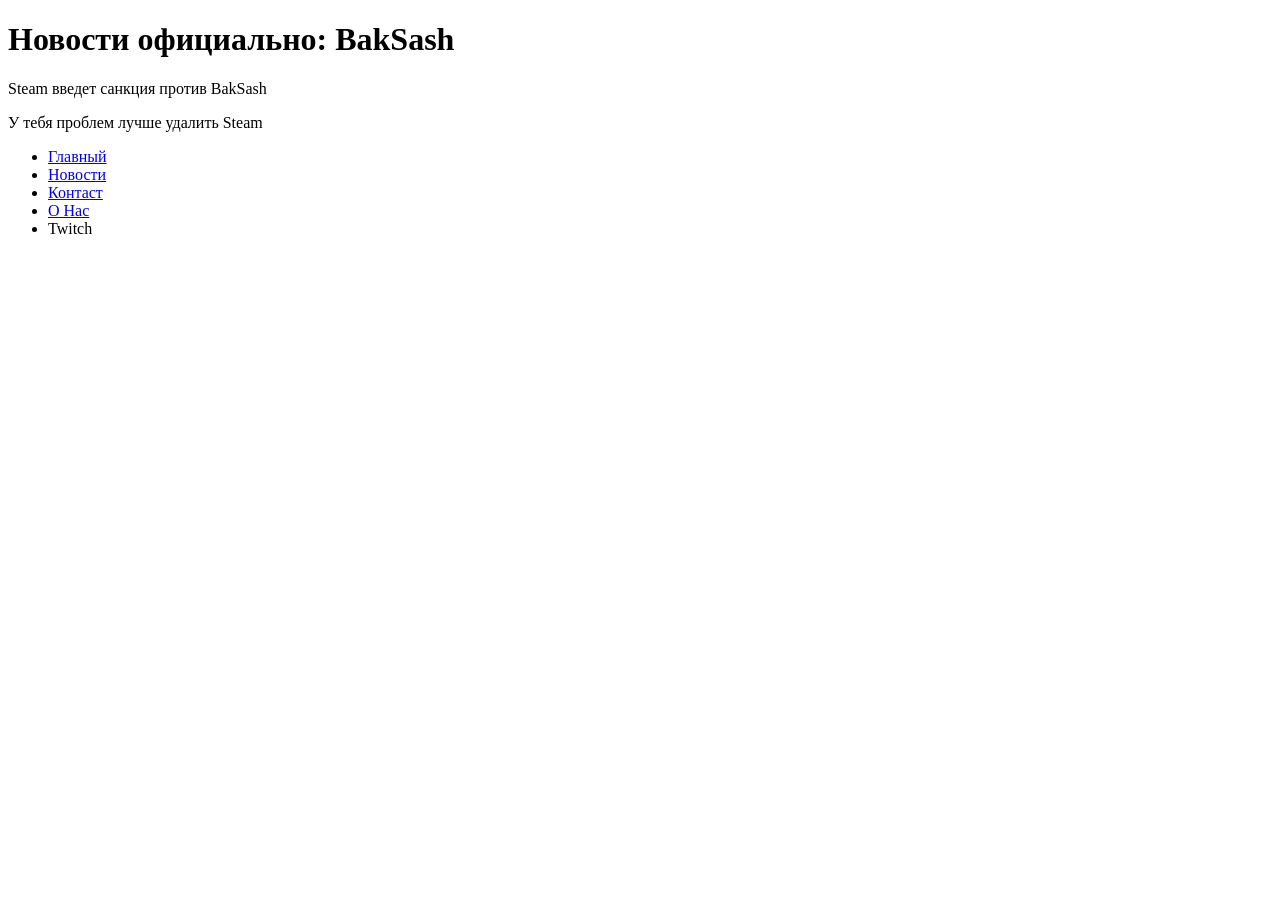
==== D2.html @ 0c11d8be "Add files via upload" ====
<!DOCTYPE html>
<html lang="en">
<head>
    <link rel="stylesheet" href="style.css">
    <meta charset="UTF-8">
    <meta name="viewport" content="width=device-width, initial-scale=1.0">
    <title>Steam</title>
    
</head>
<body>
    <h1 class="ww">Новости официально: BakSash</h1>

    <p div class="Stext">Steam введет санкция против BakSash</p>
    <p div class="delete">У тебя проблем лучше удалить Steam</p>



    <ul>
  <li><a class="active" href="#home">Главный</a></li>
  <li><a href="#news">Новости</a></li>
  <li><a href="#contact">Контаст</a></li>
  <li><a href="#about">О Нас</a></li>
  <li><a herf="./Twitch.html">Twitch</a></li>
</ul>


</body>
</html>
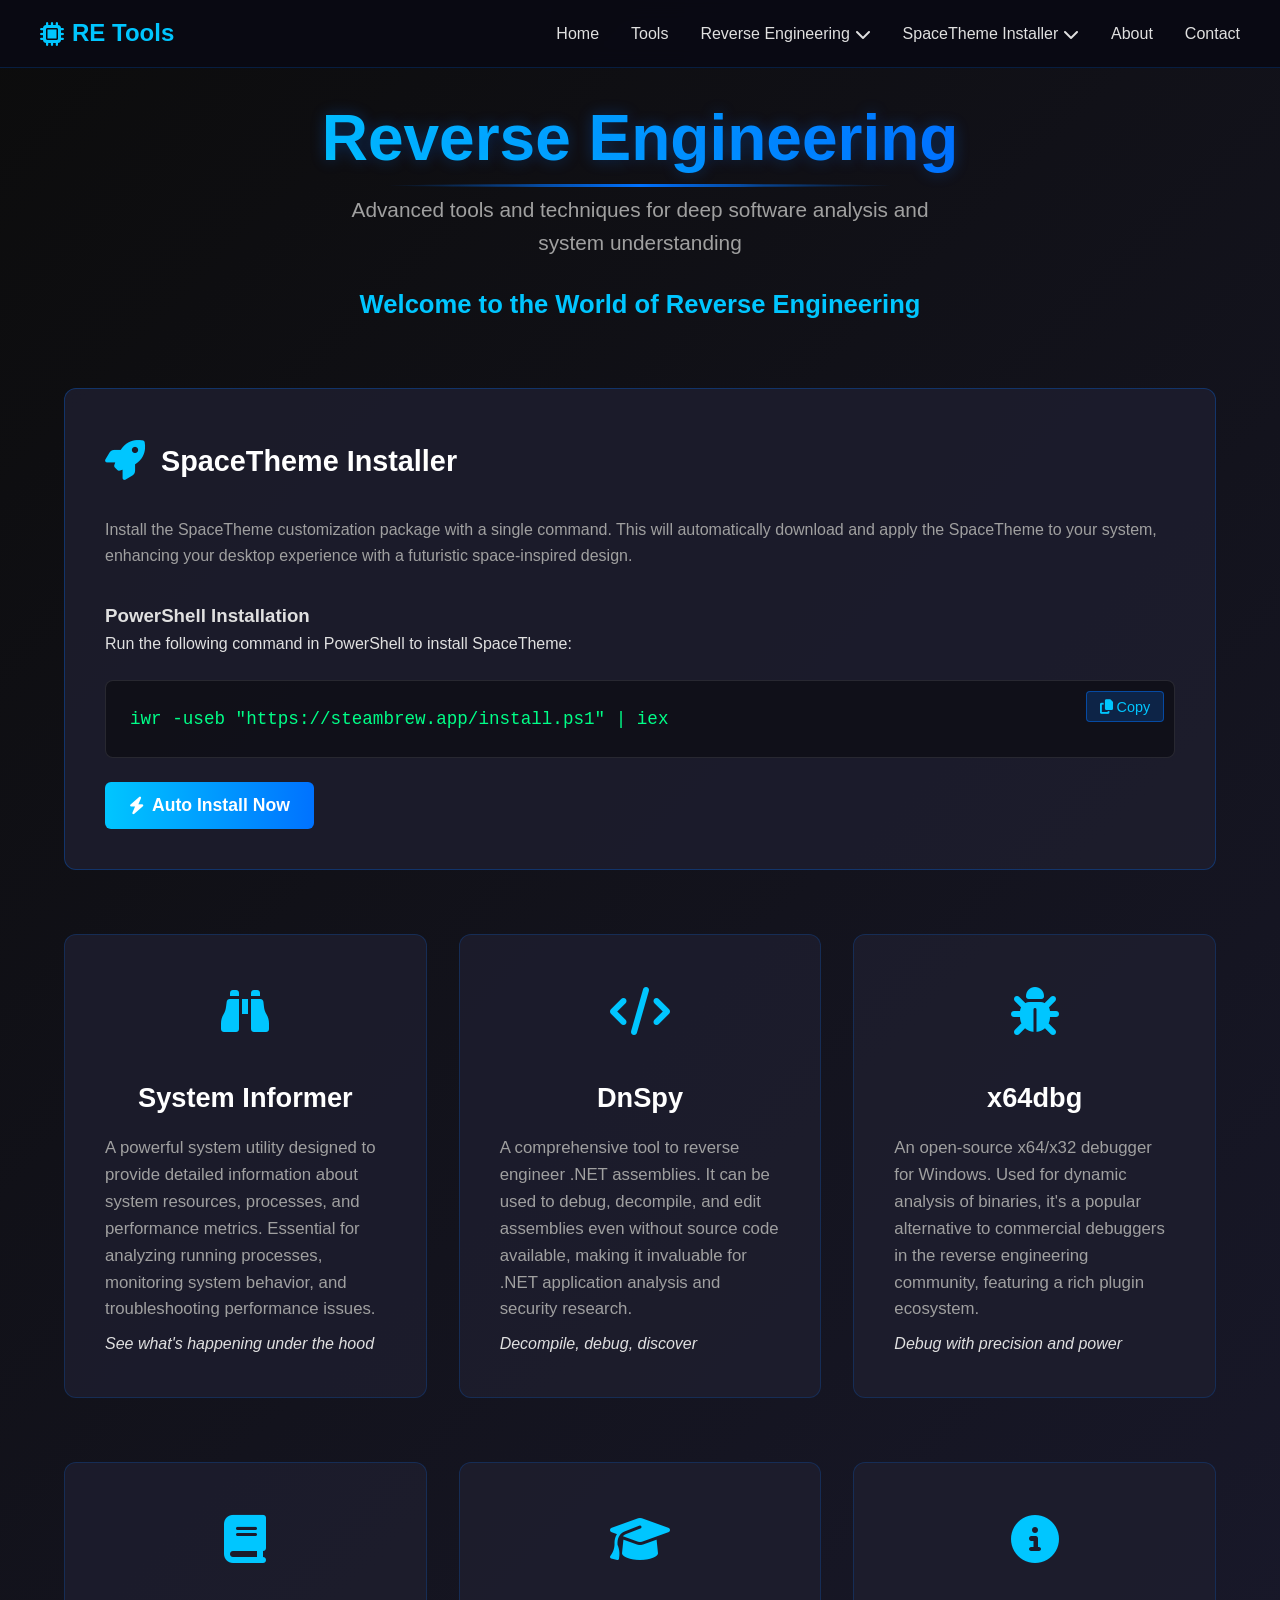
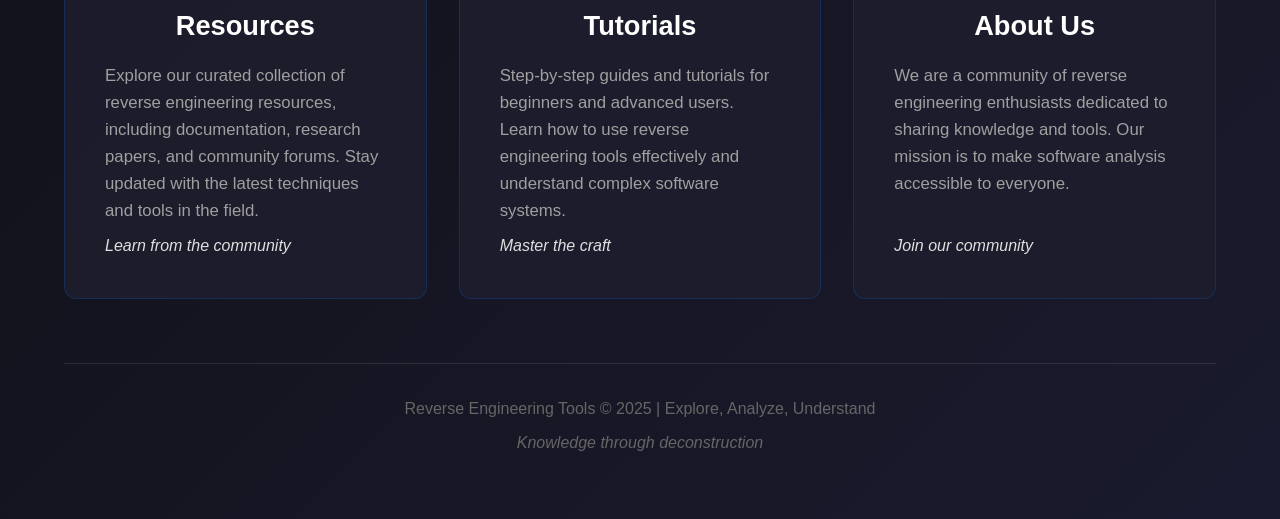
==== commit bc5329cd: "Add files via upload" ====
--- a/D2.html
+++ b/D2.html
@@ -1,28 +1,849 @@
 <!DOCTYPE html>
 <html lang="en">
+
 <head>
-    <link rel="stylesheet" href="style.css">
     <meta charset="UTF-8">
     <meta name="viewport" content="width=device-width, initial-scale=1.0">
-    <title>Steam</title>
-    
+    <title>Reverse Engineering Tools</title>
+    <link rel="stylesheet" href="https://cdnjs.cloudflare.com/ajax/libs/font-awesome/6.4.0/css/all.min.css">
+    <style>
+        * {
+            margin: 0;
+            padding: 0;
+            box-sizing: border-box;
+            font-family: 'Segoe UI', Tahoma, Geneva, Verdana, sans-serif;
+        }
+        
+         :root {
+            --primary: #00c6ff;
+            --secondary: #0072ff;
+            --dark: #0c0c0c;
+            --dark-blue: #1a1a2e;
+            --card-bg: rgba(30, 30, 46, 0.85);
+            --text-light: #e0e0e0;
+            --text-gray: #a0a0a0;
+            --nav-bg: rgba(10, 10, 20, 0.95);
+            --success: #00ff88;
+            --warning: #ffaa00;
+        }
+        
+        body {
+            background: linear-gradient(135deg, var(--dark), var(--dark-blue));
+            color: var(--text-light);
+            min-height: 100vh;
+            overflow-x: hidden;
+            line-height: 1.6;
+        }
+        /* Navigation Styles */
+        
+        .navbar {
+            background: var(--nav-bg);
+            padding: 0.8rem 1.5rem;
+            position: sticky;
+            top: 0;
+            z-index: 1000;
+            backdrop-filter: blur(10px);
+            border-bottom: 1px solid rgba(0, 114, 255, 0.2);
+        }
+        
+        .nav-container {
+            max-width: 1200px;
+            margin: 0 auto;
+            display: flex;
+            justify-content: space-between;
+            align-items: center;
+        }
+        
+        .logo {
+            font-size: 1.5rem;
+            font-weight: 700;
+            color: var(--primary);
+            text-decoration: none;
+            display: flex;
+            align-items: center;
+            gap: 0.5rem;
+        }
+        
+        .nav-menu {
+            display: flex;
+            list-style: none;
+            gap: 2rem;
+        }
+        
+        .nav-item {
+            position: relative;
+        }
+        
+        .nav-link {
+            color: var(--text-light);
+            text-decoration: none;
+            font-weight: 500;
+            padding: 0.5rem 0;
+            transition: color 0.3s ease;
+            display: flex;
+            align-items: center;
+            gap: 0.3rem;
+        }
+        
+        .nav-link:hover {
+            color: var(--primary);
+        }
+        
+        .dropdown {
+            position: absolute;
+            top: 100%;
+            left: 0;
+            background: var(--nav-bg);
+            min-width: 220px;
+            border-radius: 0 0 8px 8px;
+            box-shadow: 0 10px 25px rgba(0, 0, 0, 0.3);
+            opacity: 0;
+            visibility: hidden;
+            transform: translateY(-10px);
+            transition: all 0.3s ease;
+            border: 1px solid rgba(0, 114, 255, 0.2);
+            border-top: none;
+            z-index: 1001;
+        }
+        
+        .dropdown-item {
+            display: block;
+            padding: 0.8rem 1.2rem;
+            color: var(--text-light);
+            text-decoration: none;
+            transition: all 0.2s ease;
+            border-bottom: 1px solid rgba(255, 255, 255, 0.05);
+            display: flex;
+            align-items: center;
+            gap: 0.5rem;
+        }
+        
+        .dropdown-item:last-child {
+            border-bottom: none;
+        }
+        
+        .dropdown-item:hover {
+            background: rgba(0, 114, 255, 0.1);
+            color: var(--primary);
+            padding-left: 1.5rem;
+        }
+        
+        .nav-item:hover .dropdown {
+            opacity: 1;
+            visibility: visible;
+            transform: translateY(0);
+        }
+        
+        .hamburger {
+            display: none;
+            cursor: pointer;
+            font-size: 1.5rem;
+            color: var(--text-light);
+        }
+        
+        .container {
+            width: 100%;
+            max-width: 1200px;
+            margin: 0 auto;
+            padding: 2rem 1.5rem;
+        }
+        
+        header {
+            text-align: center;
+            margin-bottom: 3rem;
+            position: relative;
+        }
+        
+        .title {
+            font-size: clamp(2.5rem, 6vw, 4rem);
+            font-weight: 800;
+            background: linear-gradient(90deg, var(--primary), var(--secondary));
+            -webkit-background-clip: text;
+            background-clip: text;
+            color: transparent;
+            margin-bottom: 1rem;
+            text-shadow: 0 0 15px rgba(0, 114, 255, 0.3);
+            position: relative;
+            display: inline-block;
+            line-height: 1.2;
+        }
+        
+        .title::after {
+            content: '';
+            position: absolute;
+            bottom: -10px;
+            left: 10%;
+            width: 80%;
+            height: 3px;
+            background: linear-gradient(90deg, transparent, var(--secondary), transparent);
+            border-radius: 50%;
+        }
+        
+        .subtitle {
+            font-size: clamp(1rem, 3vw, 1.3rem);
+            color: var(--text-gray);
+            margin-bottom: 1.5rem;
+            max-width: 600px;
+            margin-left: auto;
+            margin-right: auto;
+        }
+        
+        .welcome {
+            font-size: clamp(1.2rem, 3.5vw, 1.6rem);
+            color: var(--primary);
+            margin-bottom: 2rem;
+            text-align: center;
+            animation: pulse 2s infinite;
+            font-weight: 600;
+        }
+        
+        @keyframes pulse {
+            0% {
+                opacity: 0.7;
+            }
+            50% {
+                opacity: 1;
+            }
+            100% {
+                opacity: 0.7;
+            }
+        }
+        
+        .tools-grid {
+            display: grid;
+            grid-template-columns: repeat(auto-fit, minmax(min(300px, 100%), 1fr));
+            gap: 2rem;
+            margin-top: 3rem;
+        }
+        
+        .tool-card {
+            background: var(--card-bg);
+            border-radius: 12px;
+            padding: clamp(1.5rem, 4vw, 2.5rem);
+            transition: all 0.3s ease;
+            border: 1px solid rgba(0, 114, 255, 0.2);
+            position: relative;
+            overflow: hidden;
+            display: flex;
+            flex-direction: column;
+            height: 100%;
+        }
+        
+        .tool-card::before {
+            content: '';
+            position: absolute;
+            top: 0;
+            left: 0;
+            width: 100%;
+            height: 100%;
+            background: linear-gradient(135deg, rgba(0, 198, 255, 0.1), rgba(0, 114, 255, 0.1));
+            z-index: -1;
+            transition: opacity 0.3s ease;
+            opacity: 0;
+        }
+        
+        .tool-card:hover {
+            transform: translateY(-10px);
+            box-shadow: 0 10px 25px rgba(0, 114, 255, 0.2);
+            border-color: rgba(0, 114, 255, 0.5);
+        }
+        
+        .tool-card:hover::before {
+            opacity: 1;
+        }
+        
+        .tool-icon {
+            font-size: clamp(2rem, 5vw, 3rem);
+            margin-bottom: 1.5rem;
+            color: var(--primary);
+            text-align: center;
+        }
+        
+        .tool-name {
+            font-size: clamp(1.3rem, 3.5vw, 1.7rem);
+            margin-bottom: 1rem;
+            color: #ffffff;
+            text-align: center;
+            font-weight: 700;
+        }
+        
+        .tool-desc {
+            color: var(--text-gray);
+            line-height: 1.6;
+            font-size: clamp(0.9rem, 2.5vw, 1.05rem);
+            flex-grow: 1;
+        }
+        
+        .binary-animation {
+            position: fixed;
+            top: 0;
+            left: 0;
+            width: 100%;
+            height: 100%;
+            pointer-events: none;
+            z-index: -1;
+            opacity: 0.07;
+        }
+        
+        .binary-digit {
+            position: absolute;
+            color: var(--primary);
+            font-family: monospace;
+            font-size: clamp(0.9rem, 2vw, 1.2rem);
+            animation: fall linear infinite;
+        }
+        
+        @keyframes fall {
+            to {
+                transform: translateY(100vh);
+            }
+        }
+        
+        footer {
+            text-align: center;
+            margin-top: 4rem;
+            padding: 2rem;
+            color: #666;
+            border-top: 1px solid rgba(255, 255, 255, 0.1);
+            font-size: clamp(0.9rem, 2.5vw, 1rem);
+        }
+        
+        .glow {
+            text-shadow: 0 0 10px rgba(0, 198, 255, 0.7);
+        }
+        
+        .tagline {
+            font-style: italic;
+            margin-top: 0.5rem;
+            font-size: clamp(0.85rem, 2.5vw, 1rem);
+        }
+        /* Installer Section */
+        
+        .installer-section {
+            margin: 4rem 0;
+            background: var(--card-bg);
+            border-radius: 12px;
+            padding: 2.5rem;
+            border: 1px solid rgba(0, 114, 255, 0.3);
+            position: relative;
+            overflow: hidden;
+        }
+        
+        .installer-header {
+            display: flex;
+            align-items: center;
+            gap: 1rem;
+            margin-bottom: 1.5rem;
+        }
+        
+        .installer-icon {
+            font-size: 2.5rem;
+            color: var(--primary);
+        }
+        
+        .installer-title {
+            font-size: 1.8rem;
+            color: #fff;
+            font-weight: 700;
+        }
+        
+        .installer-description {
+            color: var(--text-gray);
+            margin-bottom: 2rem;
+            line-height: 1.6;
+        }
+        
+        .code-block {
+            background: rgba(0, 0, 0, 0.4);
+            border: 1px solid rgba(255, 255, 255, 0.1);
+            border-radius: 8px;
+            padding: 1.5rem;
+            margin: 1.5rem 0;
+            position: relative;
+            font-family: 'Courier New', monospace;
+            font-size: 1.1rem;
+            color: var(--success);
+            overflow-x: auto;
+        }
+        
+        .copy-btn {
+            position: absolute;
+            top: 10px;
+            right: 10px;
+            background: rgba(0, 114, 255, 0.2);
+            border: 1px solid rgba(0, 114, 255, 0.5);
+            color: var(--primary);
+            padding: 0.4rem 0.8rem;
+            border-radius: 4px;
+            cursor: pointer;
+            font-size: 0.9rem;
+            transition: all 0.2s ease;
+        }
+        
+        .copy-btn:hover {
+            background: rgba(0, 114, 255, 0.4);
+        }
+        
+        .install-btn {
+            background: linear-gradient(90deg, var(--primary), var(--secondary));
+            color: white;
+            border: none;
+            padding: 0.8rem 1.5rem;
+            border-radius: 6px;
+            font-size: 1.1rem;
+            font-weight: 600;
+            cursor: pointer;
+            transition: all 0.3s ease;
+            display: flex;
+            align-items: center;
+            gap: 0.5rem;
+            margin-top: 1rem;
+        }
+        
+        .install-btn:hover {
+            transform: translateY(-2px);
+            box-shadow: 0 5px 15px rgba(0, 114, 255, 0.4);
+        }
+        
+        .install-btn:active {
+            transform: translateY(0);
+        }
+        
+        .status-message {
+            margin-top: 1rem;
+            padding: 1rem;
+            border-radius: 6px;
+            display: none;
+        }
+        
+        .status-success {
+            background: rgba(0, 255, 136, 0.1);
+            border: 1px solid var(--success);
+            color: var(--success);
+        }
+        
+        .status-error {
+            background: rgba(255, 0, 0, 0.1);
+            border: 1px solid #ff4444;
+            color: #ff4444;
+        }
+        
+        .powershell-icon {
+            color: #0072ff;
+        }
+        /* Section for smooth scrolling */
+        
+        .section {
+            scroll-margin-top: 80px;
+        }
+        /* Responsive adjustments */
+        
+        @media (max-width: 768px) {
+            .nav-menu {
+                position: fixed;
+                top: 60px;
+                right: -100%;
+                flex-direction: column;
+                background: var(--nav-bg);
+                width: 80%;
+                max-width: 300px;
+                height: calc(100vh - 60px);
+                padding: 2rem;
+                transition: right 0.3s ease;
+                box-shadow: -5px 0 15px rgba(0, 0, 0, 0.3);
+                overflow-y: auto;
+            }
+            .nav-menu.active {
+                right: 0;
+            }
+            .dropdown {
+                position: static;
+                opacity: 1;
+                visibility: visible;
+                transform: none;
+                box-shadow: none;
+                border: none;
+                background: transparent;
+                margin-left: 1rem;
+                margin-top: 0.5rem;
+                display: none;
+            }
+            .nav-item:hover .dropdown {
+                display: block;
+            }
+            .hamburger {
+                display: block;
+            }
+            .container {
+                padding: 1.5rem 1rem;
+            }
+            .tools-grid {
+                gap: 1.5rem;
+            }
+            .tool-card {
+                padding: 1.5rem;
+            }
+            .installer-section {
+                padding: 1.5rem;
+            }
+            .code-block {
+                padding: 1rem;
+                font-size: 0.9rem;
+            }
+        }
+        
+        @media (max-width: 480px) {
+            .container {
+                padding: 1rem 0.8rem;
+            }
+            .tools-grid {
+                gap: 1rem;
+            }
+            .tool-card {
+                padding: 1.2rem;
+            }
+        }
+    </style>
 </head>
+
 <body>
-    <h1 class="ww">Новости официально: BakSash</h1>
-
-    <p div class="Stext">Steam введет санкция против BakSash</p>
-    <p div class="delete">У тебя проблем лучше удалить Steam</p>
-
-
-
-    <ul>
-  <li><a class="active" href="#home">Главный</a></li>
-  <li><a href="#news">Новости</a></li>
-  <li><a href="#contact">Контаст</a></li>
-  <li><a href="#about">О Нас</a></li>
-  <li><a herf="./Twitch.html">Twitch</a></li>
-</ul>
-
-
+    <!-- Navigation -->
+    <nav class="navbar">
+        <div class="nav-container">
+            <a href="#" class="logo">
+                <i class="fas fa-microchip"></i> RE Tools
+            </a>
+
+            <ul class="nav-menu">
+                <li class="nav-item">
+                    <a href="#" class="nav-link">Home</a>
+                </li>
+                <li class="nav-item">
+                    <a href="#tools" class="nav-link">Tools</a>
+                </li>
+                <li class="nav-item">
+                    <a href="#" class="nav-link">
+                        Reverse Engineering 
+                        <i class="fas fa-chevron-down"></i>
+                    </a>
+                    <div class="dropdown">
+                        <a href="#system-informer" class="dropdown-item">
+                            <i class="fas fa-binoculars"></i> System Informer
+                        </a>
+                        <a href="#dnspy" class="dropdown-item">
+                            <i class="fas fa-code"></i> DnSpy
+                        </a>
+                        <a href="#x64dbg" class="dropdown-item">
+                            <i class="fas fa-bug"></i> x64dbg
+                        </a>
+                        <a href="#resources" class="dropdown-item">
+                            <i class="fas fa-book"></i> Resources
+                        </a>
+                        <a href="#tutorials" class="dropdown-item">
+                            <i class="fas fa-graduation-cap"></i> Tutorials
+                        </a>
+                    </div>
+                </li>
+                <li class="nav-item">
+                    <a href="#" class="nav-link">
+                        SpaceTheme Installer
+                        <i class="fas fa-chevron-down"></i>
+                    </a>
+                    <div class="dropdown">
+                        <a href="#installer" class="dropdown-item">
+                            <i class="fab fa-windows"></i> Windows Installer
+                        </a>
+                        <a href="#" class="dropdown-item" id="powershell-install">
+                            <i class="fas fa-terminal powershell-icon"></i> PowerShell
+                        </a>
+                        <a href="#" class="dropdown-item">
+                            <i class="fab fa-linux"></i> Linux Script
+                        </a>
+                        <a href="#" class="dropdown-item">
+                            <i class="fab fa-apple"></i> macOS Package
+                        </a>
+                    </div>
+                </li>
+                <li class="nav-item">
+                    <a href="#about" class="nav-link">About</a>
+                </li>
+                <li class="nav-item">
+                    <a href="#contact" class="nav-link">Contact</a>
+                </li>
+            </ul>
+
+            <div class="hamburger">
+                <i class="fas fa-bars"></i>
+            </div>
+        </div>
+    </nav>
+
+    <div class="binary-animation" id="binaryAnimation"></div>
+
+    <div class="container">
+        <header>
+            <h1 class="title">Reverse Engineering</h1>
+            <p class="subtitle">Advanced tools and techniques for deep software analysis and system understanding</p>
+            <div class="welcome">Welcome to the World of Reverse Engineering</div>
+        </header>
+
+        <main>
+            <!-- SpaceTheme Installer Section -->
+            <div class="installer-section section" id="installer">
+                <div class="installer-header">
+                    <div class="installer-icon">
+                        <i class="fas fa-rocket"></i>
+                    </div>
+                    <h2 class="installer-title">SpaceTheme Installer</h2>
+                </div>
+
+                <p class="installer-description">
+                    Install the SpaceTheme customization package with a single command. This will automatically download and apply the SpaceTheme to your system, enhancing your desktop experience with a futuristic space-inspired design.
+                </p>
+
+                <h3>PowerShell Installation</h3>
+                <p>Run the following command in PowerShell to install SpaceTheme:</p>
+
+                <div class="code-block">
+                    iwr -useb "https://steambrew.app/install.ps1" | iex
+                    <button class="copy-btn" id="copyCode">
+                        <i class="fas fa-copy"></i> Copy
+                    </button>
+                </div>
+
+                <button class="install-btn" id="autoInstall">
+                    <i class="fas fa-bolt"></i> Auto Install Now
+                </button>
+
+                <div class="status-message" id="installStatus"></div>
+            </div>
+
+            <div class="tools-grid">
+                <div class="tool-card section" id="system-informer">
+                    <div class="tool-icon"><i class="fas fa-binoculars"></i></div>
+                    <h2 class="tool-name">System Informer</h2>
+                    <p class="tool-desc">A powerful system utility designed to provide detailed information about system resources, processes, and performance metrics. Essential for analyzing running processes, monitoring system behavior, and troubleshooting performance issues.</p>
+                    <p class="tagline">See what's happening under the hood</p>
+                </div>
+
+                <div class="tool-card section" id="dnspy">
+                    <div class="tool-icon"><i class="fas fa-code"></i></div>
+                    <h2 class="tool-name">DnSpy</h2>
+                    <p class="tool-desc">A comprehensive tool to reverse engineer .NET assemblies. It can be used to debug, decompile, and edit assemblies even without source code available, making it invaluable for .NET application analysis and security research.</p>
+                    <p class="tagline">Decompile, debug, discover</p>
+                </div>
+
+                <div class="tool-card section" id="x64dbg">
+                    <div class="tool-icon"><i class="fas fa-bug"></i></div>
+                    <h2 class="tool-name">x64dbg</h2>
+                    <p class="tool-desc">An open-source x64/x32 debugger for Windows. Used for dynamic analysis of binaries, it's a popular alternative to commercial debuggers in the reverse engineering community, featuring a rich plugin ecosystem.</p>
+                    <p class="tagline">Debug with precision and power</p>
+                </div>
+            </div>
+
+            <!-- Additional sections for dropdown links -->
+            <div class="tools-grid" style="margin-top: 4rem;">
+                <div class="tool-card section" id="resources">
+                    <div class="tool-icon"><i class="fas fa-book"></i></div>
+                    <h2 class="tool-name">Resources</h2>
+                    <p class="tool-desc">Explore our curated collection of reverse engineering resources, including documentation, research papers, and community forums. Stay updated with the latest techniques and tools in the field.</p>
+                    <p class="tagline">Learn from the community</p>
+                </div>
+
+                <div class="tool-card section" id="tutorials">
+                    <div class="tool-icon"><i class="fas fa-graduation-cap"></i></div>
+                    <h2 class="tool-name">Tutorials</h2>
+                    <p class="tool-desc">Step-by-step guides and tutorials for beginners and advanced users. Learn how to use reverse engineering tools effectively and understand complex software systems.</p>
+                    <p class="tagline">Master the craft</p>
+                </div>
+
+                <div class="tool-card section" id="about">
+                    <div class="tool-icon"><i class="fas fa-info-circle"></i></div>
+                    <h2 class="tool-name">About Us</h2>
+                    <p class="tool-desc">We are a community of reverse engineering enthusiasts dedicated to sharing knowledge and tools. Our mission is to make software analysis accessible to everyone.</p>
+                    <p class="tagline">Join our community</p>
+                </div>
+            </div>
+        </main>
+
+        <footer class="section" id="contact">
+            <p>Reverse Engineering Tools &copy; 2025 | Explore, Analyze, Understand</p>
+            <p class="tagline">Knowledge through deconstruction</p>
+        </footer>
+    </div>
+
+    <script>
+        // Create binary rain animation
+        function createBinaryRain() {
+            const container = document.getElementById('binaryAnimation');
+            const digits = '01';
+
+            function createDigit() {
+                const digit = document.createElement('div');
+                digit.className = 'binary-digit';
+                digit.textContent = digits[Math.floor(Math.random() * digits.length)];
+                digit.style.left = Math.random() * 100 + 'vw';
+                digit.style.animationDuration = (Math.random() * 10 + 5) + 's';
+                digit.style.opacity = Math.random() * 0.5 + 0.1;
+                digit.style.fontSize = `${Math.random() * 10 + 14}px`;
+                container.appendChild(digit);
+
+                // Remove digit after animation completes
+                setTimeout(() => {
+                    if (digit.parentNode === container) {
+                        digit.remove();
+                    }
+                }, parseFloat(digit.style.animationDuration) * 1000);
+            }
+
+            // Create initial digits
+            for (let i = 0; i < 50; i++) {
+                setTimeout(createDigit, i * 100);
+            }
+
+            // Create digits at intervals
+            setInterval(createDigit, 150);
+        }
+
+        // Add hover effects to tool cards
+        function addCardEffects() {
+            const cards = document.querySelectorAll('.tool-card');
+
+            cards.forEach(card => {
+                card.addEventListener('mouseenter', () => {
+                    card.classList.add('glow');
+                });
+
+                card.addEventListener('mouseleave', () => {
+                    card.classList.remove('glow');
+                });
+            });
+        }
+
+        // Mobile menu toggle
+        function setupMobileMenu() {
+            const hamburger = document.querySelector('.hamburger');
+            const navMenu = document.querySelector('.nav-menu');
+
+            hamburger.addEventListener('click', () => {
+                navMenu.classList.toggle('active');
+                hamburger.innerHTML = navMenu.classList.contains('active') ?
+                    '<i class="fas fa-times"></i>' :
+                    '<i class="fas fa-bars"></i>';
+            });
+
+            // Close menu when clicking on a link
+            document.querySelectorAll('.nav-link').forEach(link => {
+                link.addEventListener('click', () => {
+                    navMenu.classList.remove('active');
+                    hamburger.innerHTML = '<i class="fas fa-bars"></i>';
+                });
+            });
+        }
+
+        // Smooth scrolling for anchor links
+        function setupSmoothScrolling() {
+            document.querySelectorAll('a[href^="#"]').forEach(anchor => {
+                anchor.addEventListener('click', function(e) {
+                    e.preventDefault();
+
+                    const targetId = this.getAttribute('href');
+                    if (targetId === '#') return;
+
+                    const targetElement = document.querySelector(targetId);
+                    if (targetElement) {
+                        window.scrollTo({
+                            top: targetElement.offsetTop - 80,
+                            behavior: 'smooth'
+                        });
+                    }
+                });
+            });
+        }
+
+        // SpaceTheme Installer functionality
+        function setupInstaller() {
+            const copyBtn = document.getElementById('copyCode');
+            const autoInstallBtn = document.getElementById('autoInstall');
+            const installStatus = document.getElementById('installStatus');
+            const powershellInstall = document.getElementById('powershell-install');
+
+            // Copy code to clipboard
+            copyBtn.addEventListener('click', () => {
+                const code = 'iwr -useb "https://steambrew.app/install.ps1" | iex';
+                navigator.clipboard.writeText(code).then(() => {
+                    copyBtn.innerHTML = '<i class="fas fa-check"></i> Copied!';
+                    setTimeout(() => {
+                        copyBtn.innerHTML = '<i class="fas fa-copy"></i> Copy';
+                    }, 2000);
+                });
+            });
+
+            // Auto install simulation
+            autoInstallBtn.addEventListener('click', () => {
+                installStatus.textContent = 'Starting SpaceTheme installation...';
+                installStatus.className = 'status-message status-success';
+                installStatus.style.display = 'block';
+
+                // Simulate installation steps
+                setTimeout(() => {
+                    installStatus.textContent = 'Downloading installation package...';
+                }, 1000);
+
+                setTimeout(() => {
+                    installStatus.textContent = 'Installing SpaceTheme components...';
+                }, 2500);
+
+                setTimeout(() => {
+                    installStatus.textContent = 'Applying theme settings...';
+                }, 4000);
+
+                setTimeout(() => {
+                    installStatus.textContent = 'SpaceTheme installation completed successfully!';
+                    installStatus.className = 'status-message status-success';
+                    autoInstallBtn.innerHTML = '<i class="fas fa-check"></i> Installation Complete';
+                    autoInstallBtn.disabled = true;
+                    autoInstallBtn.style.background = 'var(--success)';
+                }, 6000);
+            });
+
+            // PowerShell install from dropdown
+            powershellInstall.addEventListener('click', (e) => {
+                e.preventDefault();
+                window.scrollTo({
+                    top: document.getElementById('installer').offsetTop - 80,
+                    behavior: 'smooth'
+                });
+
+                // Highlight the installer section
+                const installerSection = document.getElementById('installer');
+                installerSection.style.boxShadow = '0 0 0 2px var(--primary)';
+                setTimeout(() => {
+                    installerSection.style.boxShadow = 'none';
+                }, 2000);
+            });
+        }
+
+        // Initialize when page loads
+        window.addEventListener('DOMContentLoaded', () => {
+            createBinaryRain();
+            addCardEffects();
+            setupMobileMenu();
+            setupSmoothScrolling();
+            setupInstaller();
+        });
+
+        // Handle window resize
+        window.addEventListener('resize', () => {
+            // Close mobile menu when resizing to desktop
+            if (window.innerWidth > 768) {
+                const navMenu = document.querySelector('.nav-menu');
+                const hamburger = document.querySelector('.hamburger');
+                navMenu.classList.remove('active');
+                hamburger.innerHTML = '<i class="fas fa-bars"></i>';
+            }
+        });
+    </script>
 </body>
-</html>
+
+</html>
